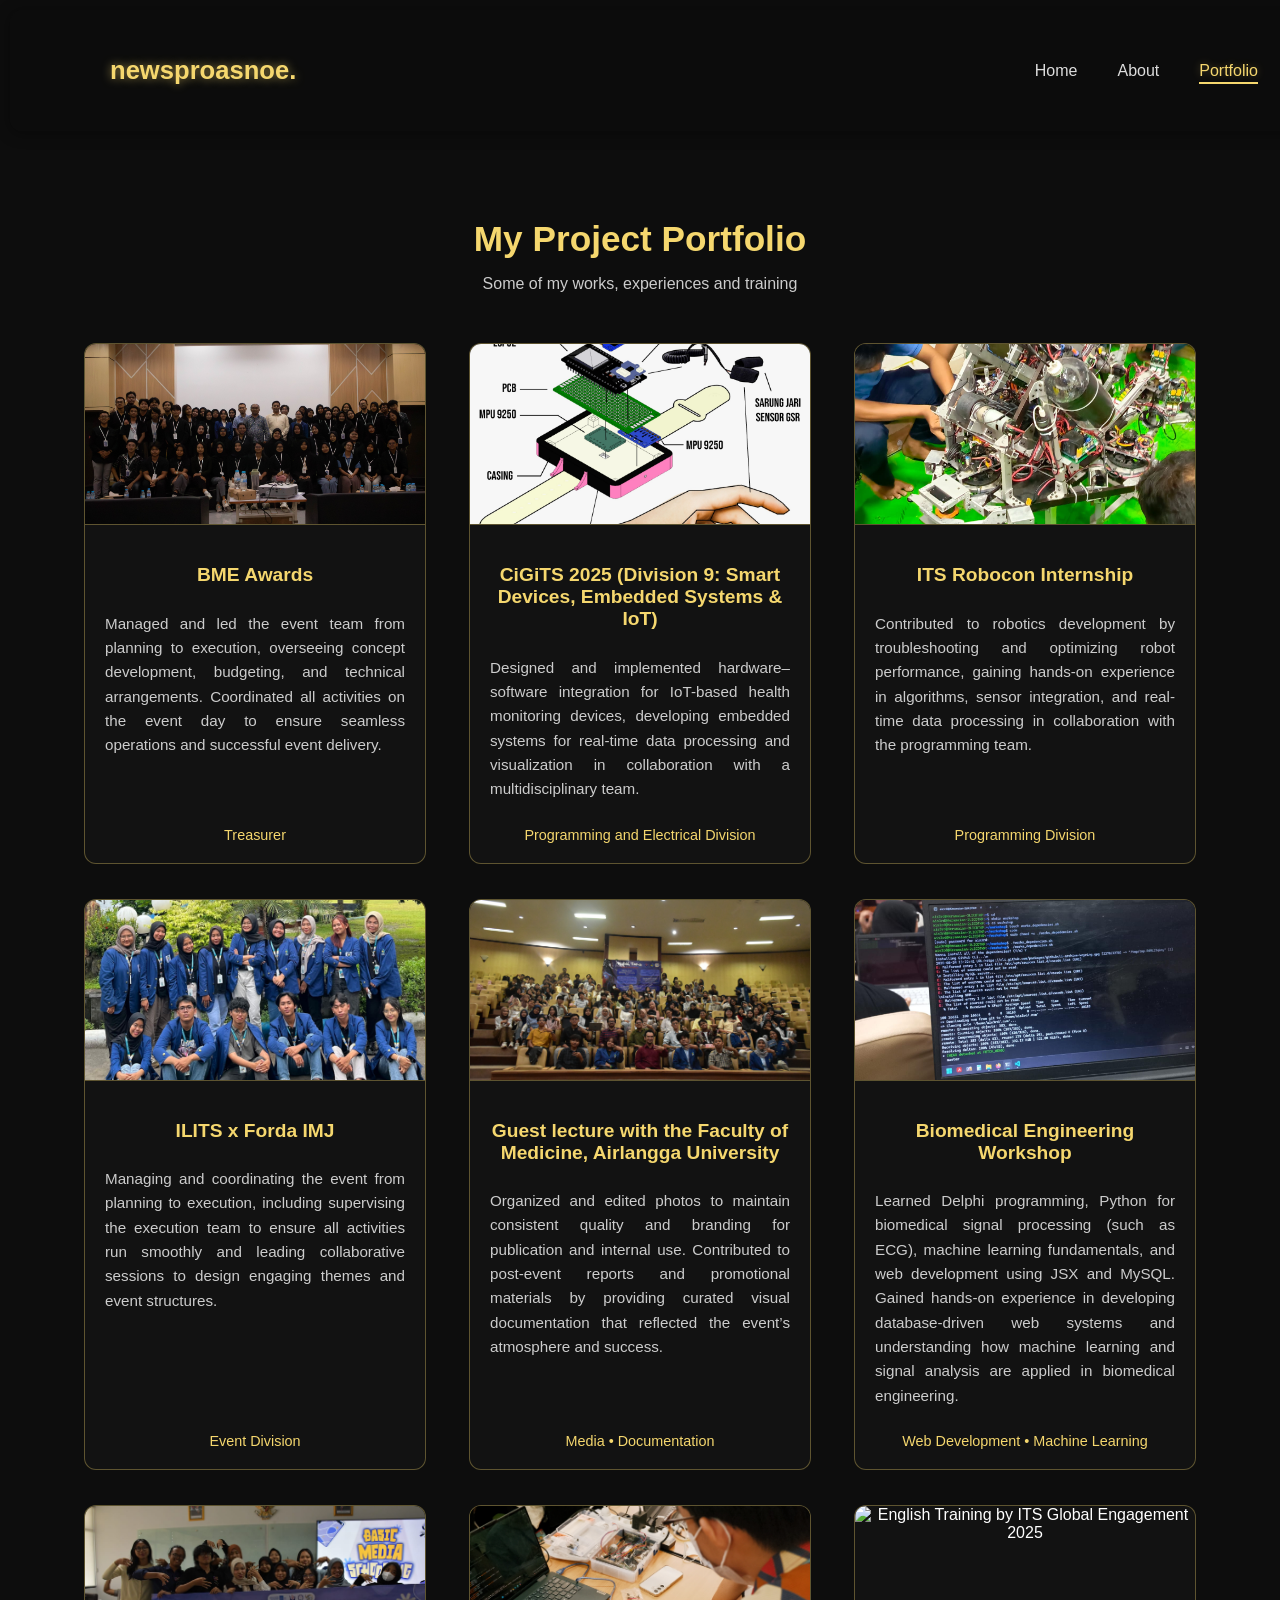
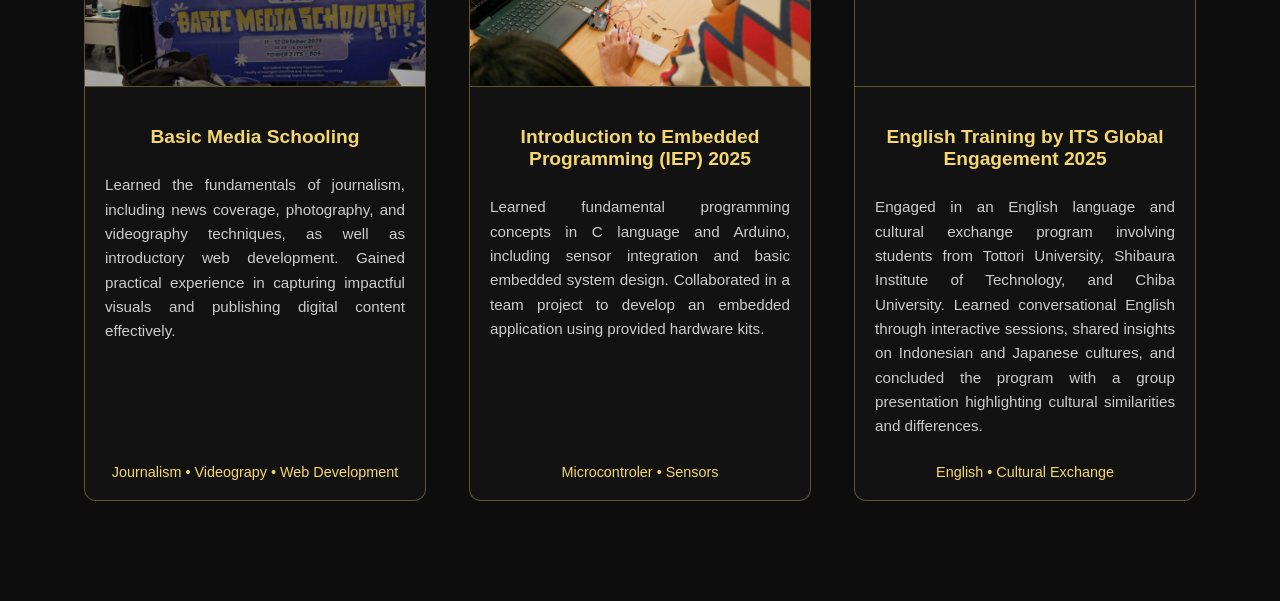
==== portofolio/portfolio.html @ 39672b27 "update tampilan home" ====
<!DOCTYPE html>
<html lang="en">
  <head>
    <meta charset="UTF-8" />
    <meta name="viewport" content="width=device-width, initial-scale=1.0" />
    <title>Portfolio | Orleans Owen Syah</title>
    <link
      rel="stylesheet"
      href="https://cdnjs.cloudflare.com/ajax/libs/font-awesome/6.5.0/css/all.min.css"
    />
    <style>
      html {
        scroll-behavior: smooth;
      }
      body {
        margin: 0;
        font-family: "Poppins", sans-serif;
        background-color: #0d0d0d;
        color: #fff;
        padding-top: 90px;
      }

      /* NAVBAR */
      .navbar {
        display: flex;
        justify-content: space-between;
        align-items: center;
        padding: 25px 100px;
        background: rgba(13, 13, 13, 0.95);
        position: fixed;
        top: 10px;
        width: calc(100% - 20px);
        margin: 0 10px;
        border-radius: 12px;
        z-index: 10;
        box-shadow: 0 2px 15px rgba(0, 0, 0, 0.4);
      }
      .logo {
        font-weight: 700;
        color: #f5d76e;
        font-size: 1.6rem;
        text-shadow: 0 0 10px rgba(245, 215, 110, 0.6);
      }
      .navbar ul {
        display: flex;
        list-style: none;
        gap: 40px;
        margin: 0;
        padding-right: 40px;
      }
      .navbar a {
        color: #ddd;
        text-decoration: none;
        font-size: 1rem;
        position: relative;
        transition: 0.3s;
      }
      .navbar a::after {
        content: "";
        position: absolute;
        left: 0;
        bottom: -5px;
        width: 0;
        height: 2px;
        background: #f5d76e;
        transition: width 0.3s;
      }
      .navbar a:hover::after,
      .navbar a.active::after {
        width: 100%;
      }
      .navbar a:hover,
      .navbar a.active {
        color: #f5d76e;
        text-shadow: 0 0 8px #f5d76e55;
      }

      /* PORTFOLIO SECTION */
      .portfolio-section {
        padding: 100px 80px;
        text-align: center;
      }
      .portfolio-header h2 {
        color: #f5d76e;
        font-size: 2.2rem;
        margin-bottom: 10px;
      }
      .portfolio-header p {
        color: #ccc;
        margin-bottom: 50px;
      }

      /* GRID */
      .portfolio-container {
        display: grid;
        grid-template-columns: repeat(auto-fit, minmax(340px, 1fr));
        gap: 35px;
        justify-items: center;
        align-items: stretch;
      }

      /* CARD */
      .portfolio-card {
        background: #121212;
        border: 1px solid #f5d76e55;
        border-radius: 12px;
        overflow: hidden;
        width: 340px;
        min-height: 440px;
        display: flex;
        flex-direction: column;
        transition: all 0.6s ease;
        transform: translateY(30px);
        opacity: 0;
      }
      .portfolio-card.show {
        opacity: 1;
        transform: translateY(0);
      }
      .portfolio-card:hover {
        transform: scale(1.05);
        box-shadow: 0 0 25px #f5d76e66;
      }

      .portfolio-card img {
        width: 100%;
        height: 180px;
        object-fit: cover;
        border-bottom: 1px solid #f5d76e55;
        cursor: pointer;
        transition: transform 0.4s ease;
      }
      .portfolio-card img:hover {
        transform: scale(1.07);
      }

      .portfolio-content {
        padding: 20px;
        display: flex;
        flex-direction: column;
        flex-grow: 1;
      }
      .portfolio-content h3 {
        color: #f5d76e;
        font-size: 1.2rem;
        margin-bottom: 10px;
        text-align: center;
      }
      .portfolio-content p {
        color: #ccc;
        font-size: 0.95rem;
        line-height: 1.6;
        text-align: justify;
        flex-grow: 1;
      }
      .portfolio-content span {
        color: #f5d76e;
        font-size: 0.9rem;
        font-weight: 500;
        margin-top: auto;
        text-align: center;
        display: block;
        padding-top: 10px;
      }

      /* MODAL */
      .modal {
        display: none;
        position: fixed;
        z-index: 999;
        padding-top: 50px;
        left: 0;
        top: 0;
        width: 100%;
        height: 100%;
        background-color: rgba(0, 0, 0, 0.9);
      }
      .modal-content {
        margin: auto;
        display: block;
        max-width: 85%;
        max-height: 85vh;
        border-radius: 10px;
      }
      .close {
        position: absolute;
        top: 20px;
        right: 40px;
        color: #f5d76e;
        font-size: 40px;
        font-weight: bold;
        cursor: pointer;
      }
      .close:hover {
        color: #fff;
      }
    </style>
  </head>

  <body>
    <!-- NAVIGATION -->
    <nav class="navbar">
      <h1 class="logo">newsproasnoe.</h1>
      <ul>
        <li><a href="index.html">Home</a></li>
        <li><a href="about.html">About</a></li>
        <li><a href="portfolio.html" class="active">Portfolio</a></li>
        <li><a href="blog.html">Blog</a></li>
      </ul>
    </nav>

    <!-- PORTFOLIO SECTION -->
    <section class="portfolio-section">
      <div class="portfolio-header">
        <h2>My Project Portfolio</h2>
        <p>Some of my works, experiences and training</p>
      </div>

      <div class="portfolio-container">
        <!-- Semua kartu HARUS di dalam container ini -->
        <div class="portfolio-card">
          <img src="img/bmea.jpg" alt="BME Awards" />
          <div class="portfolio-content">
            <h3>BME Awards</h3>
            <p>
              Managed and led the event team from planning to execution,
              overseeing concept development, budgeting, and technical
              arrangements. Coordinated all activities on the event day to
              ensure seamless operations and successful event delivery.
            </p>
            <span>Treasurer</span>
          </div>
        </div>

        <div class="portfolio-card">
          <img src="img/cigits.jpg" alt="IoT Health Monitoring" />
          <div class="portfolio-content">
            <h3>
              CiGiTS 2025 (Division 9: Smart Devices, Embedded Systems & IoT)
            </h3>
            <p>
              Designed and implemented hardware–software integration for
              IoT-based health monitoring devices, developing embedded systems
              for real-time data processing and visualization in collaboration
              with a multidisciplinary team.
            </p>
            <span>Programming and Electrical Division</span>
          </div>
        </div>

        <div class="portfolio-card">
          <img
            src="img/robotic.jpg"
            alt="Intern, Programming Division, ITS Robocon"
          />
          <div class="portfolio-content">
            <h3>ITS Robocon Internship</h3>
            <p>
              Contributed to robotics development by troubleshooting and
              optimizing robot performance, gaining hands-on experience in
              algorithms, sensor integration, and real-time data processing in
              collaboration with the programming team.
            </p>
            <span>Programming Division</span>
          </div>
        </div>

        <div class="portfolio-card">
          <img src="img/project4.jpg" alt="ILITS x IMJ" />
          <div class="portfolio-content">
            <h3>ILITS x Forda IMJ</h3>
            <p>
              Managing and coordinating the event from planning to execution,
              including supervising the execution team to ensure all activities
              run smoothly and leading collaborative sessions to design engaging
              themes and event structures.
            </p>
            <span>Event Division</span>
          </div>
        </div>

        <div class="portfolio-card">
          <img src="img/kuliahtamu.JPG" alt="Guest Lecture UNAIR" />
          <div class="portfolio-content">
            <h3>
              Guest lecture with the Faculty of Medicine, Airlangga University
            </h3>
            <p>
              Organized and edited photos to maintain consistent quality and
              branding for publication and internal use. Contributed to
              post-event reports and promotional materials by providing curated
              visual documentation that reflected the event’s atmosphere and
              success.
            </p>
            <span>Media • Documentation</span>
          </div>
        </div>

        <div class="portfolio-card">
          <img src="img/bmw1.jpg" alt="Biomedical Workshop" />
          <div class="portfolio-content">
            <h3>Biomedical Engineering Workshop</h3>
            <p>
              Learned Delphi programming, Python for biomedical signal
              processing (such as ECG), machine learning fundamentals, and web
              development using JSX and MySQL. Gained hands-on experience in
              developing database-driven web systems and understanding how
              machine learning and signal analysis are applied in biomedical
              engineering.
            </p>
            <span>Web Development • Machine Learning</span>
          </div>
        </div>

        <div class="portfolio-card">
          <img src="img/bms.jpg" alt="Biomedical" />
          <div class="portfolio-content">
            <h3>Basic Media Schooling</h3>
            <p>
              Learned the fundamentals of journalism, including news coverage,
              photography, and videography techniques, as well as introductory
              web development. Gained practical experience in capturing
              impactful visuals and publishing digital content effectively.
            </p>
            <span>Journalism • Videograpy • Web Development</span>
          </div>
        </div>
        <div class="portfolio-card">
          <img
            src="img/iep.JPG"
            alt="Introduction to Embedded Programming (IEP) 2025"
          />
          <div class="portfolio-content">
            <h3>Introduction to Embedded Programming (IEP) 2025</h3>
            <p>
              Learned fundamental programming concepts in C language and
              Arduino, including sensor integration and basic embedded system
              design. Collaborated in a team project to develop an embedded
              application using provided hardware kits.
            </p>
            <span>Microcontroler • Sensors</span>
          </div>
        </div>
        <div class="portfolio-card">
          <img
            src="img/et.JPG"
            alt="English Training by ITS Global Engagement 2025"
          />
          <div class="portfolio-content">
            <h3>English Training by ITS Global Engagement 2025</h3>
            <p>
              Engaged in an English language and cultural exchange program
              involving students from Tottori University, Shibaura Institute of
              Technology, and Chiba University. Learned conversational English
              through interactive sessions, shared insights on Indonesian and
              Japanese cultures, and concluded the program with a group
              presentation highlighting cultural similarities and differences.
            </p>
            <span>English • Cultural Exchange</span>
          </div>
        </div>
      </div>
      <!-- ⬆️ Tutup di sini, semua card di dalam .portfolio-container -->
    </section>

    <!-- MODAL -->
    <div id="imgModal" class="modal">
      <span class="close">&times;</span>
      <img class="modal-content" id="modalImage" />
    </div>

    <script>
      // Modal gambar
      const modal = document.getElementById("imgModal");
      const modalImg = document.getElementById("modalImage");
      const closeBtn = document.querySelector(".close");

      document.querySelectorAll(".portfolio-card img").forEach((img) => {
        img.addEventListener("click", () => {
          modal.style.display = "block";
          modalImg.src = img.src;
        });
      });

      closeBtn.onclick = () => (modal.style.display = "none");
      modal.onclick = (e) => {
        if (e.target === modal) modal.style.display = "none";
      };

      // Animasi scroll
      const cards = document.querySelectorAll(".portfolio-card");
      const observer = new IntersectionObserver(
        (entries) => {
          entries.forEach((entry) => {
            if (entry.isIntersecting) entry.target.classList.add("show");
          });
        },
        { threshold: 0.2 }
      );
      cards.forEach((card) => observer.observe(card));
    </script>
  </body>
</html>
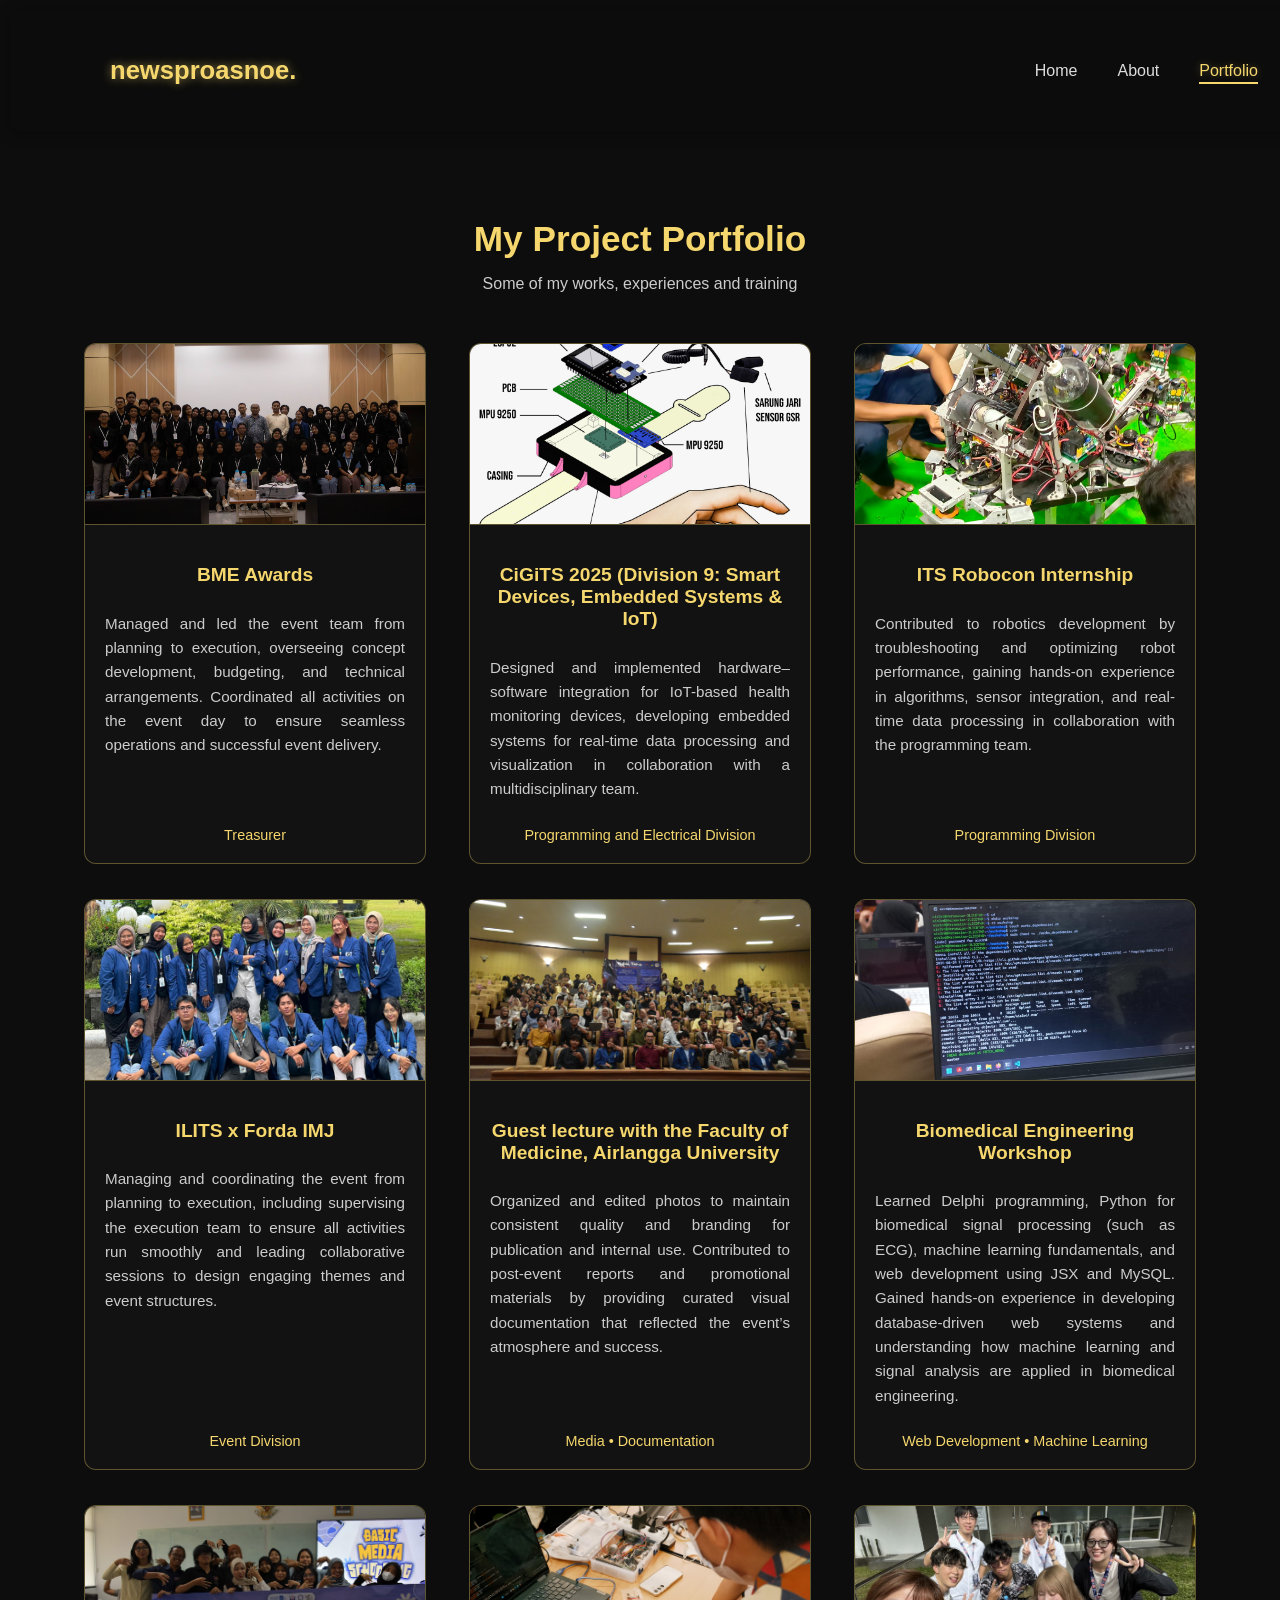
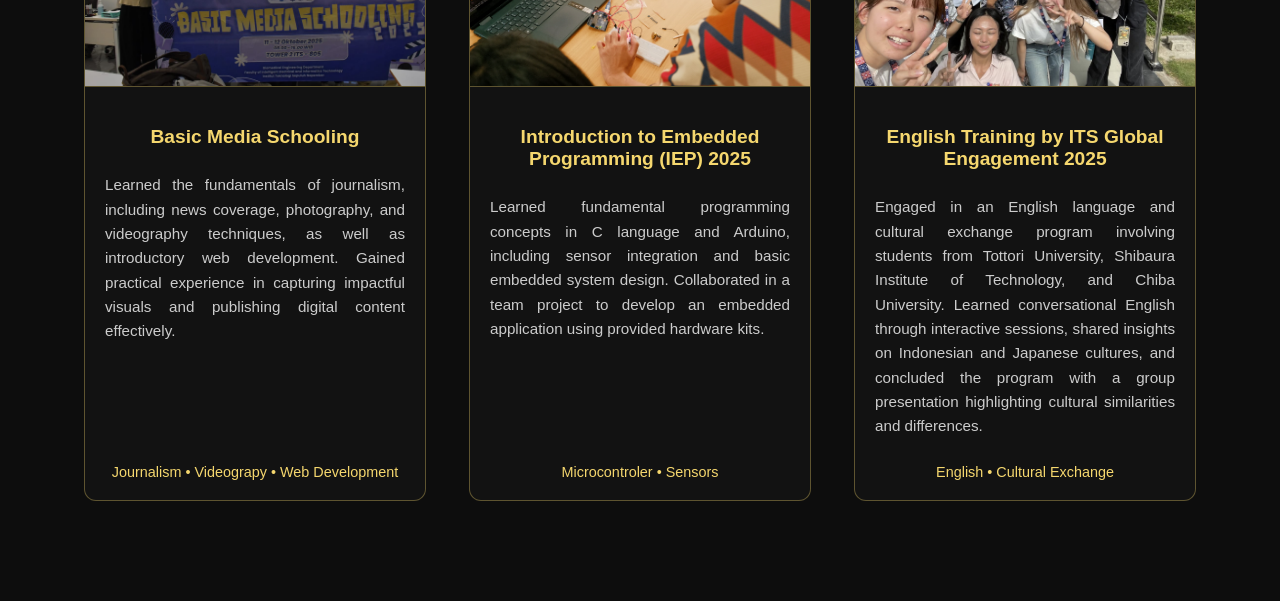
==== commit b269ba67: "fix: rename et.JPG to et.jpg and update HTML reference" ====
--- a/portofolio/portfolio.html
+++ b/portofolio/portfolio.html
@@ -343,7 +343,7 @@
         </div>
         <div class="portfolio-card">
           <img
-            src="img/et.JPG"
+            src="img/et.jpg"
             alt="English Training by ITS Global Engagement 2025"
           />
           <div class="portfolio-content">
